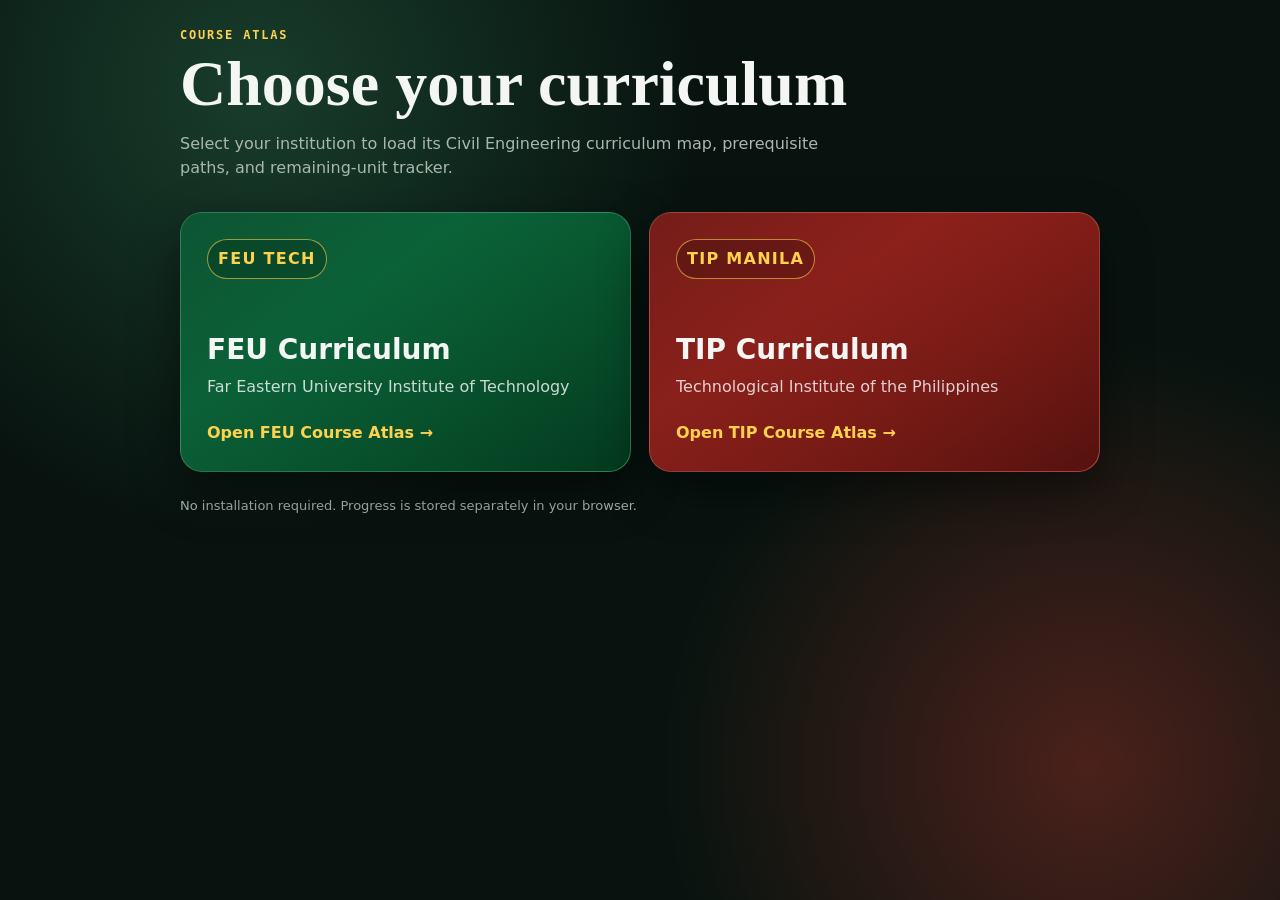
==== curriculum-selector.html @ e26bd0fb "Add files via upload" ====
<!doctype html>
<html lang="en">
<head>
  <meta charset="utf-8">
  <meta name="viewport" content="width=device-width,initial-scale=1">
  <meta name="description" content="Choose a civil engineering curriculum to open in Course Atlas.">
  <title>Choose a Curriculum | Course Atlas</title>
  <style>
    :root{color-scheme:dark;--bg:#08130f;--surface:#12241c;--text:#f4f6f4;--muted:#a9b8ae;--gold:#ffd24d;--feu:#08783f;--tip:#b3261e}
    *{box-sizing:border-box}html,body{min-height:100%;margin:0}body{display:grid;place-items:center;padding:28px;background:radial-gradient(circle at 20% 10%,#183d2c 0,transparent 34%),radial-gradient(circle at 85% 85%,#4b211b 0,transparent 32%),var(--bg);color:var(--text);font:16px/1.5 Inter,ui-sans-serif,system-ui,sans-serif}
    main{width:min(920px,100%)}.eyebrow{margin:0 0 8px;color:var(--gold);font:800 12px/1.2 ui-monospace,monospace;letter-spacing:.15em;text-transform:uppercase}h1{margin:0;font:700 clamp(34px,7vw,64px)/1.05 Georgia,serif}header>p:last-child{max-width:650px;margin:14px 0 32px;color:var(--muted)}
    .choices{display:grid;grid-template-columns:repeat(2,minmax(0,1fr));gap:18px}.choice{position:relative;display:flex;min-height:260px;flex-direction:column;justify-content:flex-end;overflow:hidden;padding:26px;border:1px solid #ffffff26;border-radius:22px;color:var(--text);text-decoration:none;box-shadow:0 18px 50px #0007;transition:transform .18s,border-color .18s,box-shadow .18s}.choice:before{content:"";position:absolute;inset:0;background:linear-gradient(145deg,transparent 35%,#0008);pointer-events:none}.choice>*{position:relative}.choice:hover,.choice:focus-visible{transform:translateY(-6px);border-color:var(--gold);box-shadow:0 25px 60px #0009;outline:none}.feu{background:linear-gradient(140deg,#0d5533,#08783f)}.tip{background:linear-gradient(140deg,#751d19,#b3261e)}.mark{align-self:flex-start;margin-bottom:auto;padding:7px 10px;border:1px solid #ffd24d99;border-radius:999px;background:#0003;color:var(--gold);font-weight:850;letter-spacing:.08em}.choice h2{margin:22px 0 4px;font-size:28px}.choice p{margin:0;color:#ffffffc9}.open{margin-top:22px;font-weight:850;color:var(--gold)}
    footer{margin-top:24px;color:var(--muted);font-size:13px}@media(max-width:650px){body{padding:18px}.choices{grid-template-columns:1fr}.choice{min-height:210px}}
  </style>
</head>
<body>
  <main>
    <header>
      <p class="eyebrow">Course Atlas</p>
      <h1>Choose your curriculum</h1>
      <p>Select your institution to load its Civil Engineering curriculum map, prerequisite paths, and remaining-unit tracker.</p>
    </header>
    <section class="choices" aria-label="Available curricula">
      <a class="choice feu" href="Course-Atlas.html">
        <span class="mark">FEU TECH</span>
        <h2>FEU Curriculum</h2>
        <p>Far Eastern University Institute of Technology</p>
        <span class="open">Open FEU Course Atlas →</span>
      </a>
      <a class="choice tip" href="TIP-Course-Atlas.html">
        <span class="mark">TIP MANILA</span>
        <h2>TIP Curriculum</h2>
        <p>Technological Institute of the Philippines</p>
        <span class="open">Open TIP Course Atlas →</span>
      </a>
    </section>
    <footer>No installation required. Progress is stored separately in your browser.</footer>
  </main>
</body>
</html>
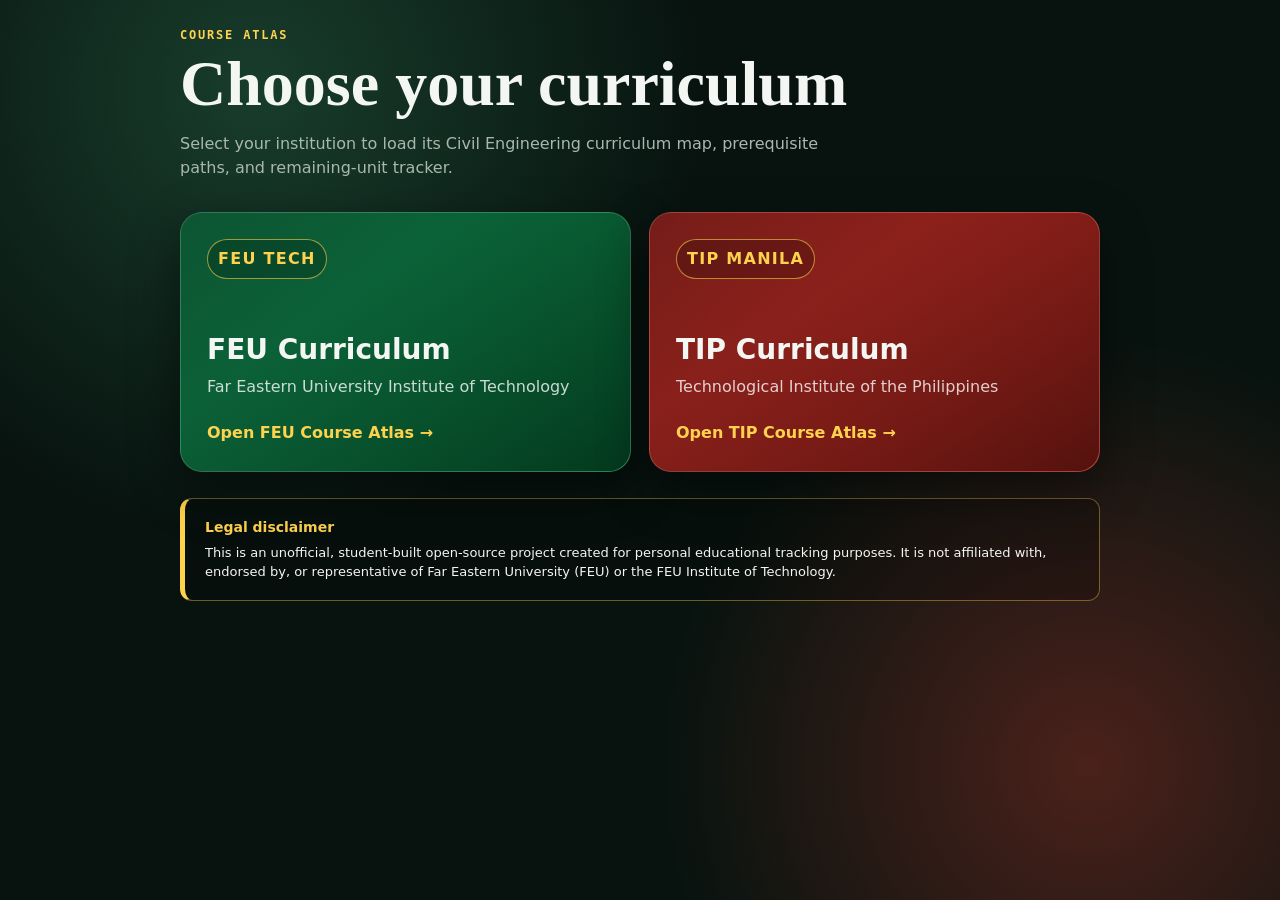
==== commit 774c8e64: "Update curriculum-selector.html" ====
--- a/curriculum-selector.html
+++ b/curriculum-selector.html
@@ -10,7 +10,7 @@
     *{box-sizing:border-box}html,body{min-height:100%;margin:0}body{display:grid;place-items:center;padding:28px;background:radial-gradient(circle at 20% 10%,#183d2c 0,transparent 34%),radial-gradient(circle at 85% 85%,#4b211b 0,transparent 32%),var(--bg);color:var(--text);font:16px/1.5 Inter,ui-sans-serif,system-ui,sans-serif}
     main{width:min(920px,100%)}.eyebrow{margin:0 0 8px;color:var(--gold);font:800 12px/1.2 ui-monospace,monospace;letter-spacing:.15em;text-transform:uppercase}h1{margin:0;font:700 clamp(34px,7vw,64px)/1.05 Georgia,serif}header>p:last-child{max-width:650px;margin:14px 0 32px;color:var(--muted)}
     .choices{display:grid;grid-template-columns:repeat(2,minmax(0,1fr));gap:18px}.choice{position:relative;display:flex;min-height:260px;flex-direction:column;justify-content:flex-end;overflow:hidden;padding:26px;border:1px solid #ffffff26;border-radius:22px;color:var(--text);text-decoration:none;box-shadow:0 18px 50px #0007;transition:transform .18s,border-color .18s,box-shadow .18s}.choice:before{content:"";position:absolute;inset:0;background:linear-gradient(145deg,transparent 35%,#0008);pointer-events:none}.choice>*{position:relative}.choice:hover,.choice:focus-visible{transform:translateY(-6px);border-color:var(--gold);box-shadow:0 25px 60px #0009;outline:none}.feu{background:linear-gradient(140deg,#0d5533,#08783f)}.tip{background:linear-gradient(140deg,#751d19,#b3261e)}.mark{align-self:flex-start;margin-bottom:auto;padding:7px 10px;border:1px solid #ffd24d99;border-radius:999px;background:#0003;color:var(--gold);font-weight:850;letter-spacing:.08em}.choice h2{margin:22px 0 4px;font-size:28px}.choice p{margin:0;color:#ffffffc9}.open{margin-top:22px;font-weight:850;color:var(--gold)}
-    footer{margin-top:24px;color:var(--muted);font-size:13px}@media(max-width:650px){body{padding:18px}.choices{grid-template-columns:1fr}.choice{min-height:210px}}
+    footer{margin-top:26px;padding:18px 20px;border:1px solid #ffd24d66;border-left:5px solid var(--gold);border-radius:12px;background:#0003;color:var(--text);font-size:13px}footer strong{display:block;margin-bottom:5px;color:var(--gold);font-size:14px}footer p{margin:0}@media(max-width:650px){body{padding:18px}.choices{grid-template-columns:1fr}.choice{min-height:210px}}
   </style>
 </head>
 <body>
@@ -21,7 +21,7 @@
       <p>Select your institution to load its Civil Engineering curriculum map, prerequisite paths, and remaining-unit tracker.</p>
     </header>
     <section class="choices" aria-label="Available curricula">
-      <a class="choice feu" href="Course-Atlas.html">
+      <a class="choice feu" href="FEU-Course-Atlas.html">
         <span class="mark">FEU TECH</span>
         <h2>FEU Curriculum</h2>
         <p>Far Eastern University Institute of Technology</p>
@@ -34,7 +34,10 @@
         <span class="open">Open TIP Course Atlas →</span>
       </a>
     </section>
-    <footer>No installation required. Progress is stored separately in your browser.</footer>
+    <footer class="legal-disclaimer">
+      <strong>Legal disclaimer</strong>
+      <p>This is an unofficial, student-built open-source project created for personal educational tracking purposes. It is not affiliated with, endorsed by, or representative of Far Eastern University (FEU) or the FEU Institute of Technology.</p>
+    </footer>
   </main>
 </body>
 </html>
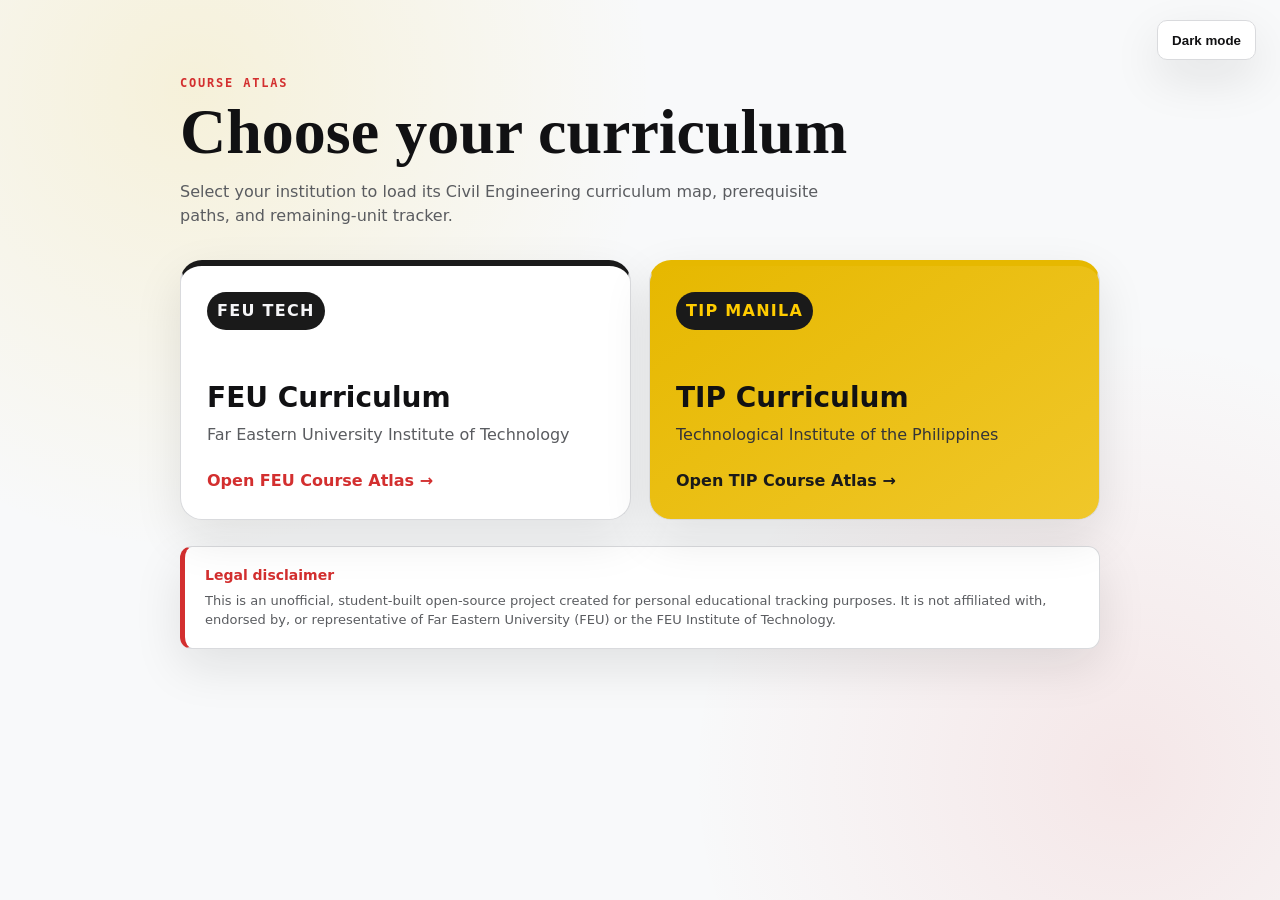
==== commit b7c5ee3b: "Update curriculum-selector.html updated TIP color palette" ====
--- a/curriculum-selector.html
+++ b/curriculum-selector.html
@@ -1,19 +1,28 @@
 <!doctype html>
-<html lang="en">
+<html lang="en" data-theme="light">
 <head>
   <meta charset="utf-8">
   <meta name="viewport" content="width=device-width,initial-scale=1">
   <meta name="description" content="Choose a civil engineering curriculum to open in Course Atlas.">
   <title>Choose a Curriculum | Course Atlas</title>
+  <script>
+    try {
+      const savedTheme = localStorage.getItem('course-atlas-selector-theme');
+      document.documentElement.dataset.theme = savedTheme ||
+        (matchMedia('(prefers-color-scheme: dark)').matches ? 'dark' : 'light');
+    } catch {}
+  </script>
   <style>
-    :root{color-scheme:dark;--bg:#08130f;--surface:#12241c;--text:#f4f6f4;--muted:#a9b8ae;--gold:#ffd24d;--feu:#08783f;--tip:#b3261e}
-    *{box-sizing:border-box}html,body{min-height:100%;margin:0}body{display:grid;place-items:center;padding:28px;background:radial-gradient(circle at 20% 10%,#183d2c 0,transparent 34%),radial-gradient(circle at 85% 85%,#4b211b 0,transparent 32%),var(--bg);color:var(--text);font:16px/1.5 Inter,ui-sans-serif,system-ui,sans-serif}
-    main{width:min(920px,100%)}.eyebrow{margin:0 0 8px;color:var(--gold);font:800 12px/1.2 ui-monospace,monospace;letter-spacing:.15em;text-transform:uppercase}h1{margin:0;font:700 clamp(34px,7vw,64px)/1.05 Georgia,serif}header>p:last-child{max-width:650px;margin:14px 0 32px;color:var(--muted)}
-    .choices{display:grid;grid-template-columns:repeat(2,minmax(0,1fr));gap:18px}.choice{position:relative;display:flex;min-height:260px;flex-direction:column;justify-content:flex-end;overflow:hidden;padding:26px;border:1px solid #ffffff26;border-radius:22px;color:var(--text);text-decoration:none;box-shadow:0 18px 50px #0007;transition:transform .18s,border-color .18s,box-shadow .18s}.choice:before{content:"";position:absolute;inset:0;background:linear-gradient(145deg,transparent 35%,#0008);pointer-events:none}.choice>*{position:relative}.choice:hover,.choice:focus-visible{transform:translateY(-6px);border-color:var(--gold);box-shadow:0 25px 60px #0009;outline:none}.feu{background:linear-gradient(140deg,#0d5533,#08783f)}.tip{background:linear-gradient(140deg,#751d19,#b3261e)}.mark{align-self:flex-start;margin-bottom:auto;padding:7px 10px;border:1px solid #ffd24d99;border-radius:999px;background:#0003;color:var(--gold);font-weight:850;letter-spacing:.08em}.choice h2{margin:22px 0 4px;font-size:28px}.choice p{margin:0;color:#ffffffc9}.open{margin-top:22px;font-weight:850;color:var(--gold)}
-    footer{margin-top:26px;padding:18px 20px;border:1px solid #ffd24d66;border-left:5px solid var(--gold);border-radius:12px;background:#0003;color:var(--text);font-size:13px}footer strong{display:block;margin-bottom:5px;color:var(--gold);font-size:14px}footer p{margin:0}@media(max-width:650px){body{padding:18px}.choices{grid-template-columns:1fr}.choice{min-height:210px}}
+    :root{color-scheme:light;--bg:#f8f9fa;--surface:#ffffff;--accent:#e6b800;--secondary:#1a1a1a;--alert:#d32f2f;--text:#111113;--muted:#5a5c60;--line:#d9dadd;--shadow:0 18px 48px #1111131a}
+    [data-theme="dark"]{color-scheme:dark;--bg:#121212;--surface:#1e1e20;--accent:#ffcc00;--secondary:#3a3a3d;--alert:#e54d42;--text:#f5f5f7;--muted:#a1a1a6;--line:#3a3a3d;--shadow:0 20px 55px #0009}
+    *{box-sizing:border-box}html,body{min-height:100%;margin:0}body{display:grid;place-items:center;padding:76px 28px 28px;background:radial-gradient(circle at 15% 10%,color-mix(in srgb,var(--accent) 13%,transparent),transparent 34%),radial-gradient(circle at 88% 86%,color-mix(in srgb,var(--alert) 9%,transparent),transparent 32%),var(--bg);color:var(--text);font:16px/1.5 Inter,ui-sans-serif,system-ui,sans-serif;transition:background .2s,color .2s}
+    main{width:min(920px,100%)}.theme-toggle{position:fixed;top:20px;right:24px;z-index:5;min-height:40px;padding:0 14px;border:1px solid var(--line);border-radius:10px;background:var(--surface);color:var(--text);font-weight:800;cursor:pointer;box-shadow:var(--shadow)}.theme-toggle:hover,.theme-toggle:focus-visible{border-color:var(--accent);outline:2px solid color-mix(in srgb,var(--accent) 35%,transparent)}.eyebrow{margin:0 0 8px;color:var(--alert);font:800 12px/1.2 ui-monospace,monospace;letter-spacing:.15em;text-transform:uppercase}h1{margin:0;font:700 clamp(34px,7vw,64px)/1.05 Georgia,serif}header>p:last-child{max-width:650px;margin:14px 0 32px;color:var(--muted)}
+    .choices{display:grid;grid-template-columns:repeat(2,minmax(0,1fr));gap:18px}.choice{position:relative;display:flex;min-height:260px;flex-direction:column;justify-content:flex-end;overflow:hidden;padding:26px;border:1px solid var(--line);border-top:6px solid var(--secondary);border-radius:22px;background:var(--surface);color:var(--text);text-decoration:none;box-shadow:var(--shadow);transition:transform .18s,border-color .18s,box-shadow .18s}.choice:hover,.choice:focus-visible{transform:translateY(-6px);border-color:var(--alert);box-shadow:0 25px 60px #0005;outline:none}.choice.tip{border-top-color:var(--accent);background:linear-gradient(145deg,var(--accent),#f0c72a);color:#111113}.mark{align-self:flex-start;margin-bottom:auto;padding:7px 10px;border-radius:999px;background:var(--secondary);color:#f5f5f7;font-weight:850;letter-spacing:.08em}.tip .mark{background:#1a1a1a;color:#ffcc00}.choice h2{margin:22px 0 4px;font-size:28px}.choice p{margin:0;color:var(--muted)}.tip p{color:#343438}.open{margin-top:22px;font-weight:850;color:var(--alert)}.tip .open{color:#1a1a1a}
+    footer{margin-top:26px;padding:18px 20px;border:1px solid var(--line);border-left:5px solid var(--alert);border-radius:12px;background:var(--surface);color:var(--text);font-size:13px;box-shadow:var(--shadow)}footer strong{display:block;margin-bottom:5px;color:var(--alert);font-size:14px}footer p{margin:0;color:var(--muted)}@media(max-width:650px){body{padding:72px 18px 18px}.theme-toggle{top:14px;right:16px}.choices{grid-template-columns:1fr}.choice{min-height:210px}}
   </style>
 </head>
 <body>
+  <button id="selectorThemeBtn" class="theme-toggle" type="button" aria-pressed="false">Dark mode</button>
   <main>
     <header>
       <p class="eyebrow">Course Atlas</p>
@@ -39,5 +48,20 @@
       <p>This is an unofficial, student-built open-source project created for personal educational tracking purposes. It is not affiliated with, endorsed by, or representative of Far Eastern University (FEU) or the FEU Institute of Technology.</p>
     </footer>
   </main>
+  <script>
+    const selectorThemeButton = document.getElementById('selectorThemeBtn');
+    const syncSelectorTheme = () => {
+      const dark = document.documentElement.dataset.theme === 'dark';
+      selectorThemeButton.textContent = dark ? 'Light mode' : 'Dark mode';
+      selectorThemeButton.setAttribute('aria-pressed', String(dark));
+    };
+    selectorThemeButton.addEventListener('click', () => {
+      const next = document.documentElement.dataset.theme === 'dark' ? 'light' : 'dark';
+      document.documentElement.dataset.theme = next;
+      try { localStorage.setItem('course-atlas-selector-theme', next); } catch {}
+      syncSelectorTheme();
+    });
+    syncSelectorTheme();
+  </script>
 </body>
 </html>
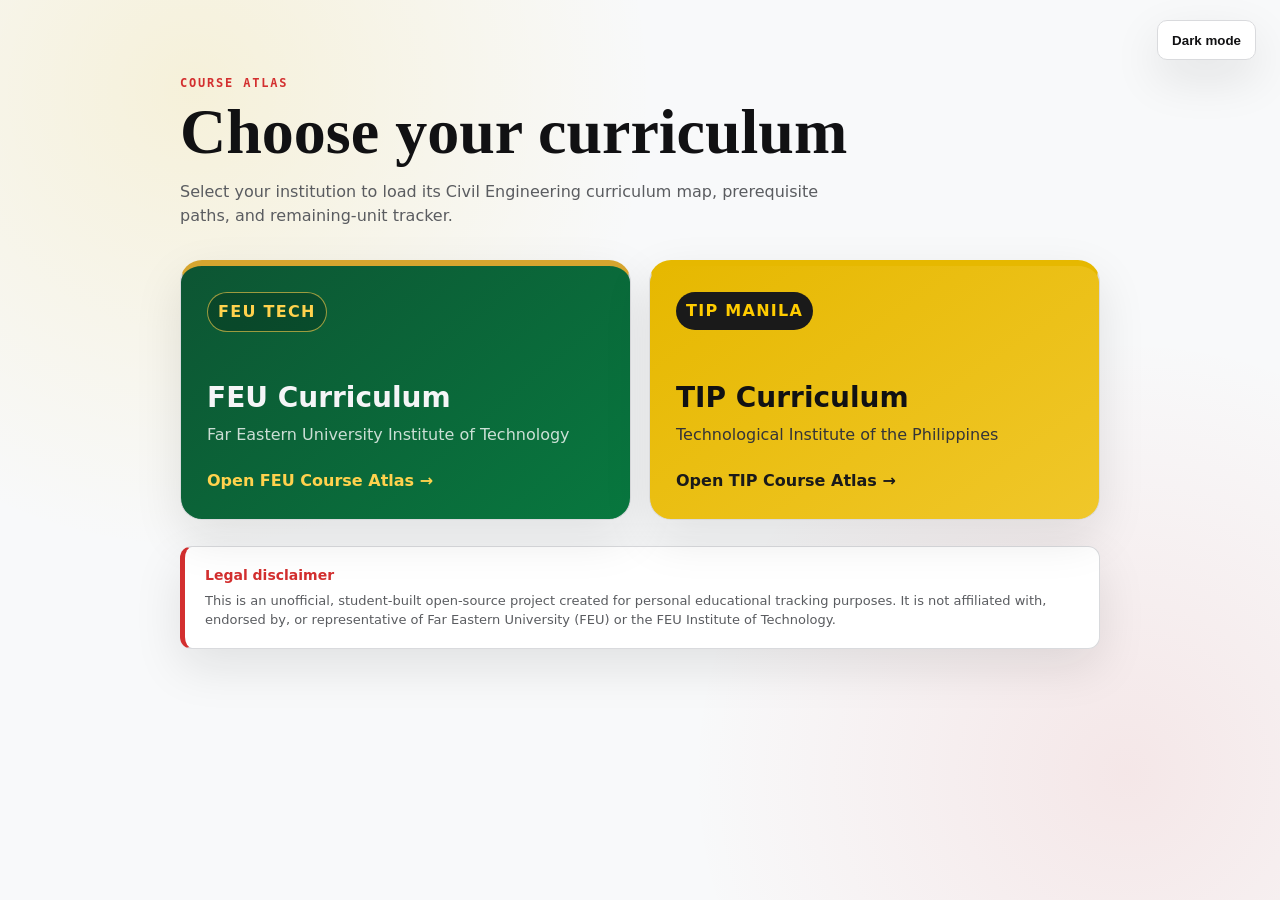
==== commit 18b8c680: "Update curriculum-selector.html fix FEU card color" ====
--- a/curriculum-selector.html
+++ b/curriculum-selector.html
@@ -17,7 +17,7 @@
     [data-theme="dark"]{color-scheme:dark;--bg:#121212;--surface:#1e1e20;--accent:#ffcc00;--secondary:#3a3a3d;--alert:#e54d42;--text:#f5f5f7;--muted:#a1a1a6;--line:#3a3a3d;--shadow:0 20px 55px #0009}
     *{box-sizing:border-box}html,body{min-height:100%;margin:0}body{display:grid;place-items:center;padding:76px 28px 28px;background:radial-gradient(circle at 15% 10%,color-mix(in srgb,var(--accent) 13%,transparent),transparent 34%),radial-gradient(circle at 88% 86%,color-mix(in srgb,var(--alert) 9%,transparent),transparent 32%),var(--bg);color:var(--text);font:16px/1.5 Inter,ui-sans-serif,system-ui,sans-serif;transition:background .2s,color .2s}
     main{width:min(920px,100%)}.theme-toggle{position:fixed;top:20px;right:24px;z-index:5;min-height:40px;padding:0 14px;border:1px solid var(--line);border-radius:10px;background:var(--surface);color:var(--text);font-weight:800;cursor:pointer;box-shadow:var(--shadow)}.theme-toggle:hover,.theme-toggle:focus-visible{border-color:var(--accent);outline:2px solid color-mix(in srgb,var(--accent) 35%,transparent)}.eyebrow{margin:0 0 8px;color:var(--alert);font:800 12px/1.2 ui-monospace,monospace;letter-spacing:.15em;text-transform:uppercase}h1{margin:0;font:700 clamp(34px,7vw,64px)/1.05 Georgia,serif}header>p:last-child{max-width:650px;margin:14px 0 32px;color:var(--muted)}
-    .choices{display:grid;grid-template-columns:repeat(2,minmax(0,1fr));gap:18px}.choice{position:relative;display:flex;min-height:260px;flex-direction:column;justify-content:flex-end;overflow:hidden;padding:26px;border:1px solid var(--line);border-top:6px solid var(--secondary);border-radius:22px;background:var(--surface);color:var(--text);text-decoration:none;box-shadow:var(--shadow);transition:transform .18s,border-color .18s,box-shadow .18s}.choice:hover,.choice:focus-visible{transform:translateY(-6px);border-color:var(--alert);box-shadow:0 25px 60px #0005;outline:none}.choice.tip{border-top-color:var(--accent);background:linear-gradient(145deg,var(--accent),#f0c72a);color:#111113}.mark{align-self:flex-start;margin-bottom:auto;padding:7px 10px;border-radius:999px;background:var(--secondary);color:#f5f5f7;font-weight:850;letter-spacing:.08em}.tip .mark{background:#1a1a1a;color:#ffcc00}.choice h2{margin:22px 0 4px;font-size:28px}.choice p{margin:0;color:var(--muted)}.tip p{color:#343438}.open{margin-top:22px;font-weight:850;color:var(--alert)}.tip .open{color:#1a1a1a}
+    .choices{display:grid;grid-template-columns:repeat(2,minmax(0,1fr));gap:18px}.choice{position:relative;display:flex;min-height:260px;flex-direction:column;justify-content:flex-end;overflow:hidden;padding:26px;border:1px solid var(--line);border-top:6px solid var(--secondary);border-radius:22px;background:var(--surface);color:var(--text);text-decoration:none;box-shadow:var(--shadow);transition:transform .18s,border-color .18s,box-shadow .18s}.choice:hover,.choice:focus-visible{transform:translateY(-6px);border-color:var(--alert);box-shadow:0 25px 60px #0005;outline:none}.choice.feu{border-top-color:#d6a52f;background:linear-gradient(140deg,#0d5533,#08783f);color:#f5f5f7}.choice.feu:hover,.choice.feu:focus-visible{border-color:#ffd24d}.choice.tip{border-top-color:var(--accent);background:linear-gradient(145deg,var(--accent),#f0c72a);color:#111113}.mark{align-self:flex-start;margin-bottom:auto;padding:7px 10px;border-radius:999px;background:var(--secondary);color:#f5f5f7;font-weight:850;letter-spacing:.08em}.feu .mark{border:1px solid #ffd24d99;background:#0003;color:#ffd24d}.tip .mark{background:#1a1a1a;color:#ffcc00}.choice h2{margin:22px 0 4px;font-size:28px}.choice p{margin:0;color:var(--muted)}.feu p{color:#ffffffc9}.tip p{color:#343438}.open{margin-top:22px;font-weight:850;color:var(--alert)}.feu .open{color:#ffd24d}.tip .open{color:#1a1a1a}
     footer{margin-top:26px;padding:18px 20px;border:1px solid var(--line);border-left:5px solid var(--alert);border-radius:12px;background:var(--surface);color:var(--text);font-size:13px;box-shadow:var(--shadow)}footer strong{display:block;margin-bottom:5px;color:var(--alert);font-size:14px}footer p{margin:0;color:var(--muted)}@media(max-width:650px){body{padding:72px 18px 18px}.theme-toggle{top:14px;right:16px}.choices{grid-template-columns:1fr}.choice{min-height:210px}}
   </style>
 </head>
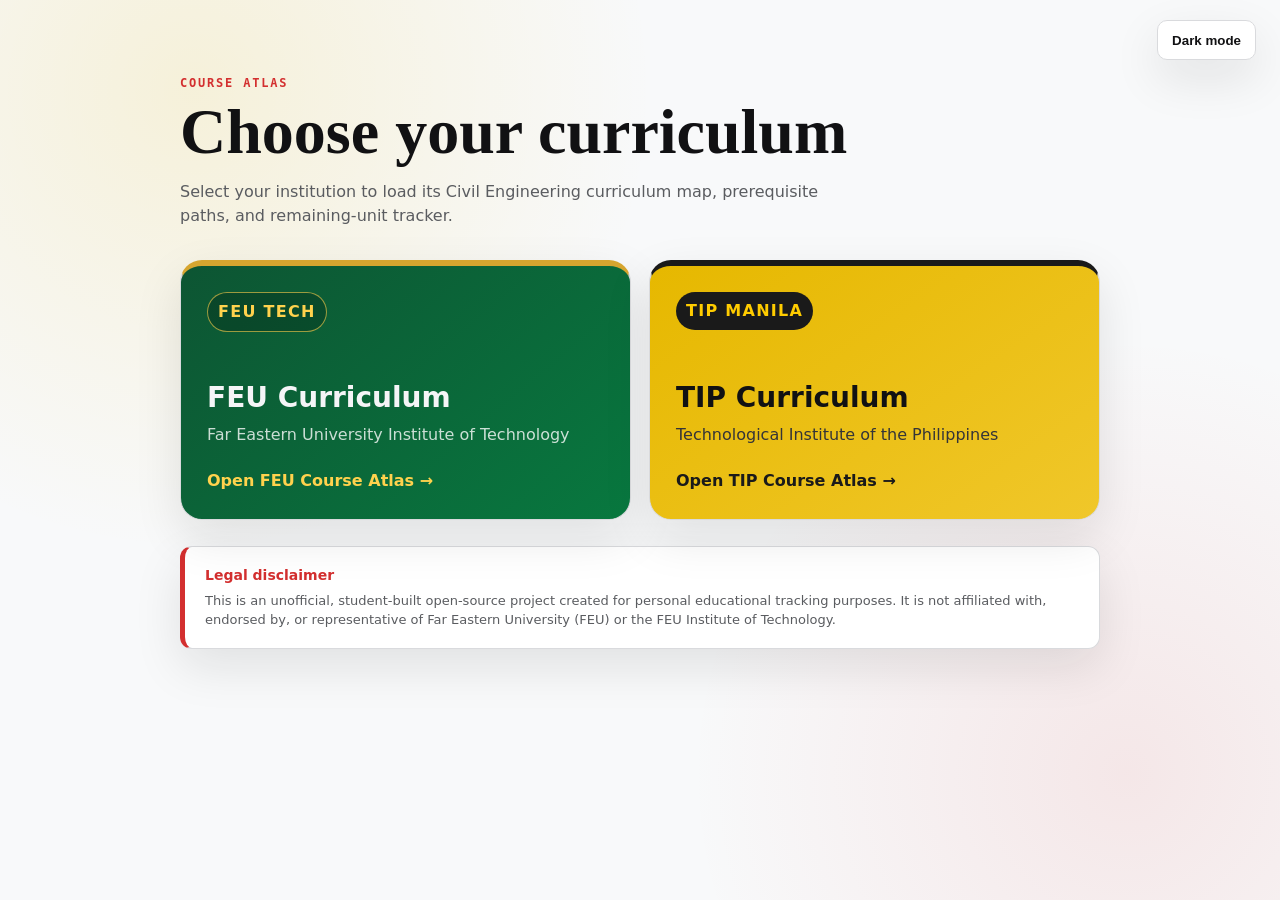
==== commit 37060047: "Update curriculum-selector.html fix TIP card top border color" ====
--- a/curriculum-selector.html
+++ b/curriculum-selector.html
@@ -17,7 +17,7 @@
     [data-theme="dark"]{color-scheme:dark;--bg:#121212;--surface:#1e1e20;--accent:#ffcc00;--secondary:#3a3a3d;--alert:#e54d42;--text:#f5f5f7;--muted:#a1a1a6;--line:#3a3a3d;--shadow:0 20px 55px #0009}
     *{box-sizing:border-box}html,body{min-height:100%;margin:0}body{display:grid;place-items:center;padding:76px 28px 28px;background:radial-gradient(circle at 15% 10%,color-mix(in srgb,var(--accent) 13%,transparent),transparent 34%),radial-gradient(circle at 88% 86%,color-mix(in srgb,var(--alert) 9%,transparent),transparent 32%),var(--bg);color:var(--text);font:16px/1.5 Inter,ui-sans-serif,system-ui,sans-serif;transition:background .2s,color .2s}
     main{width:min(920px,100%)}.theme-toggle{position:fixed;top:20px;right:24px;z-index:5;min-height:40px;padding:0 14px;border:1px solid var(--line);border-radius:10px;background:var(--surface);color:var(--text);font-weight:800;cursor:pointer;box-shadow:var(--shadow)}.theme-toggle:hover,.theme-toggle:focus-visible{border-color:var(--accent);outline:2px solid color-mix(in srgb,var(--accent) 35%,transparent)}.eyebrow{margin:0 0 8px;color:var(--alert);font:800 12px/1.2 ui-monospace,monospace;letter-spacing:.15em;text-transform:uppercase}h1{margin:0;font:700 clamp(34px,7vw,64px)/1.05 Georgia,serif}header>p:last-child{max-width:650px;margin:14px 0 32px;color:var(--muted)}
-    .choices{display:grid;grid-template-columns:repeat(2,minmax(0,1fr));gap:18px}.choice{position:relative;display:flex;min-height:260px;flex-direction:column;justify-content:flex-end;overflow:hidden;padding:26px;border:1px solid var(--line);border-top:6px solid var(--secondary);border-radius:22px;background:var(--surface);color:var(--text);text-decoration:none;box-shadow:var(--shadow);transition:transform .18s,border-color .18s,box-shadow .18s}.choice:hover,.choice:focus-visible{transform:translateY(-6px);border-color:var(--alert);box-shadow:0 25px 60px #0005;outline:none}.choice.feu{border-top-color:#d6a52f;background:linear-gradient(140deg,#0d5533,#08783f);color:#f5f5f7}.choice.feu:hover,.choice.feu:focus-visible{border-color:#ffd24d}.choice.tip{border-top-color:var(--accent);background:linear-gradient(145deg,var(--accent),#f0c72a);color:#111113}.mark{align-self:flex-start;margin-bottom:auto;padding:7px 10px;border-radius:999px;background:var(--secondary);color:#f5f5f7;font-weight:850;letter-spacing:.08em}.feu .mark{border:1px solid #ffd24d99;background:#0003;color:#ffd24d}.tip .mark{background:#1a1a1a;color:#ffcc00}.choice h2{margin:22px 0 4px;font-size:28px}.choice p{margin:0;color:var(--muted)}.feu p{color:#ffffffc9}.tip p{color:#343438}.open{margin-top:22px;font-weight:850;color:var(--alert)}.feu .open{color:#ffd24d}.tip .open{color:#1a1a1a}
+    .choices{display:grid;grid-template-columns:repeat(2,minmax(0,1fr));gap:18px}.choice{position:relative;display:flex;min-height:260px;flex-direction:column;justify-content:flex-end;overflow:hidden;padding:26px;border:1px solid var(--line);border-top:6px solid var(--secondary);border-radius:22px;background:var(--surface);color:var(--text);text-decoration:none;box-shadow:var(--shadow);transition:transform .18s,border-color .18s,box-shadow .18s}.choice:hover,.choice:focus-visible{transform:translateY(-6px);border-color:var(--alert);box-shadow:0 25px 60px #0005;outline:none}.choice.feu{border-top-color:#d6a52f;background:linear-gradient(140deg,#0d5533,#08783f);color:#f5f5f7}.choice.feu:hover,.choice.feu:focus-visible{border-color:#ffd24d}.choice.tip{border-top-color:var(--secondary);background:linear-gradient(145deg,var(--accent),#f0c72a);color:#111113}.mark{align-self:flex-start;margin-bottom:auto;padding:7px 10px;border-radius:999px;background:var(--secondary);color:#f5f5f7;font-weight:850;letter-spacing:.08em}.feu .mark{border:1px solid #ffd24d99;background:#0003;color:#ffd24d}.tip .mark{background:#1a1a1a;color:#ffcc00}.choice h2{margin:22px 0 4px;font-size:28px}.choice p{margin:0;color:var(--muted)}.feu p{color:#ffffffc9}.tip p{color:#343438}.open{margin-top:22px;font-weight:850;color:var(--alert)}.feu .open{color:#ffd24d}.tip .open{color:#1a1a1a}
     footer{margin-top:26px;padding:18px 20px;border:1px solid var(--line);border-left:5px solid var(--alert);border-radius:12px;background:var(--surface);color:var(--text);font-size:13px;box-shadow:var(--shadow)}footer strong{display:block;margin-bottom:5px;color:var(--alert);font-size:14px}footer p{margin:0;color:var(--muted)}@media(max-width:650px){body{padding:72px 18px 18px}.theme-toggle{top:14px;right:16px}.choices{grid-template-columns:1fr}.choice{min-height:210px}}
   </style>
 </head>
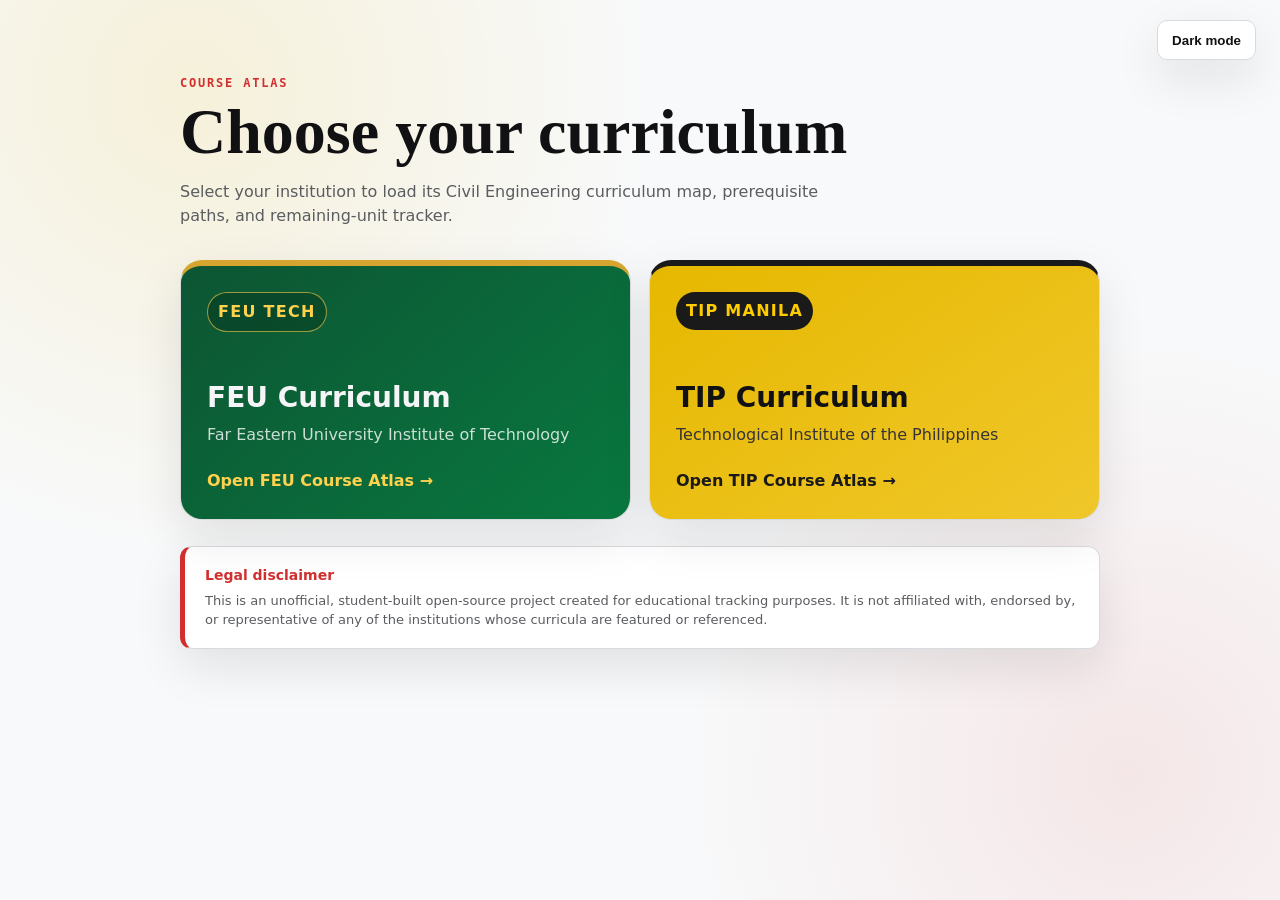
==== commit 6857286c: "Update curriculum-selector.html" ====
--- a/curriculum-selector.html
+++ b/curriculum-selector.html
@@ -45,7 +45,7 @@
     </section>
     <footer class="legal-disclaimer">
       <strong>Legal disclaimer</strong>
-      <p>This is an unofficial, student-built open-source project created for personal educational tracking purposes. It is not affiliated with, endorsed by, or representative of Far Eastern University (FEU) or the FEU Institute of Technology.</p>
+      <p>This is an unofficial, student-built open-source project created for educational tracking purposes. It is not affiliated with, endorsed by, or representative of any of the institutions whose curricula are featured or referenced.</p>
     </footer>
   </main>
   <script>
